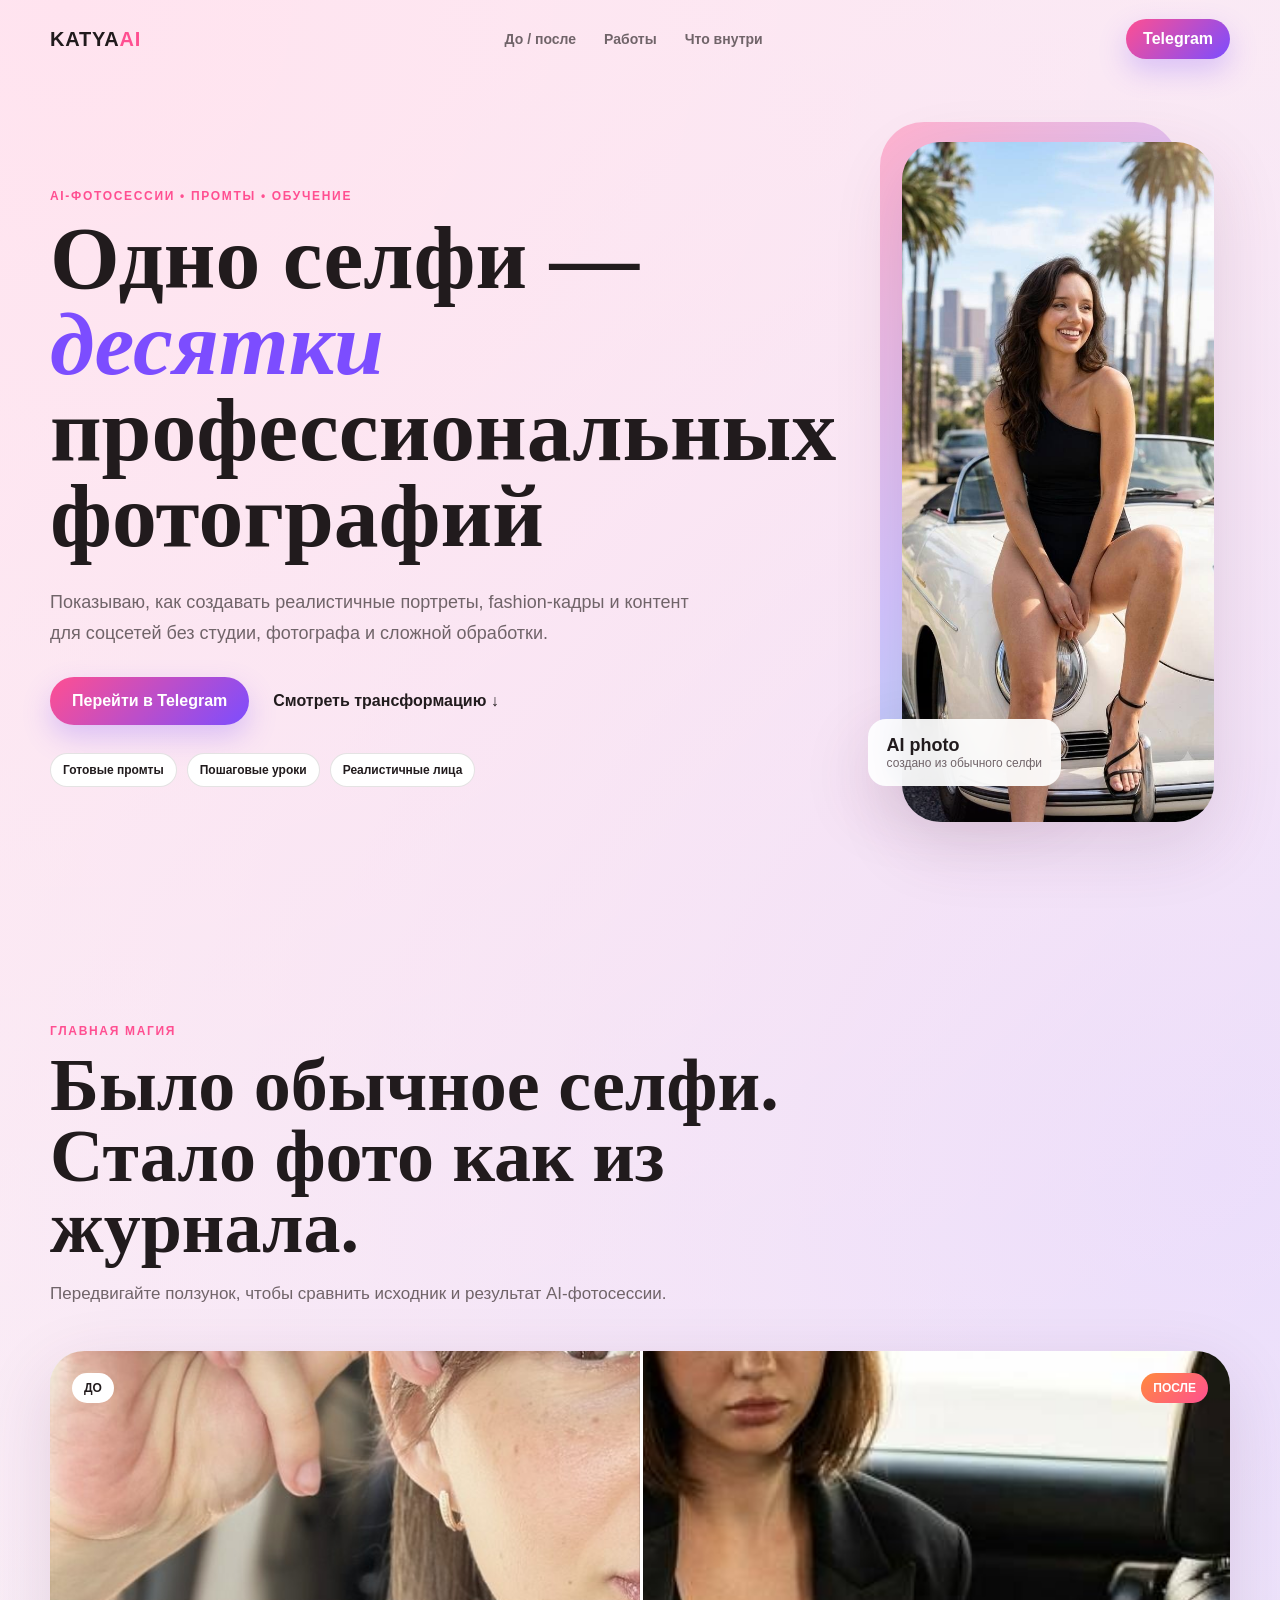
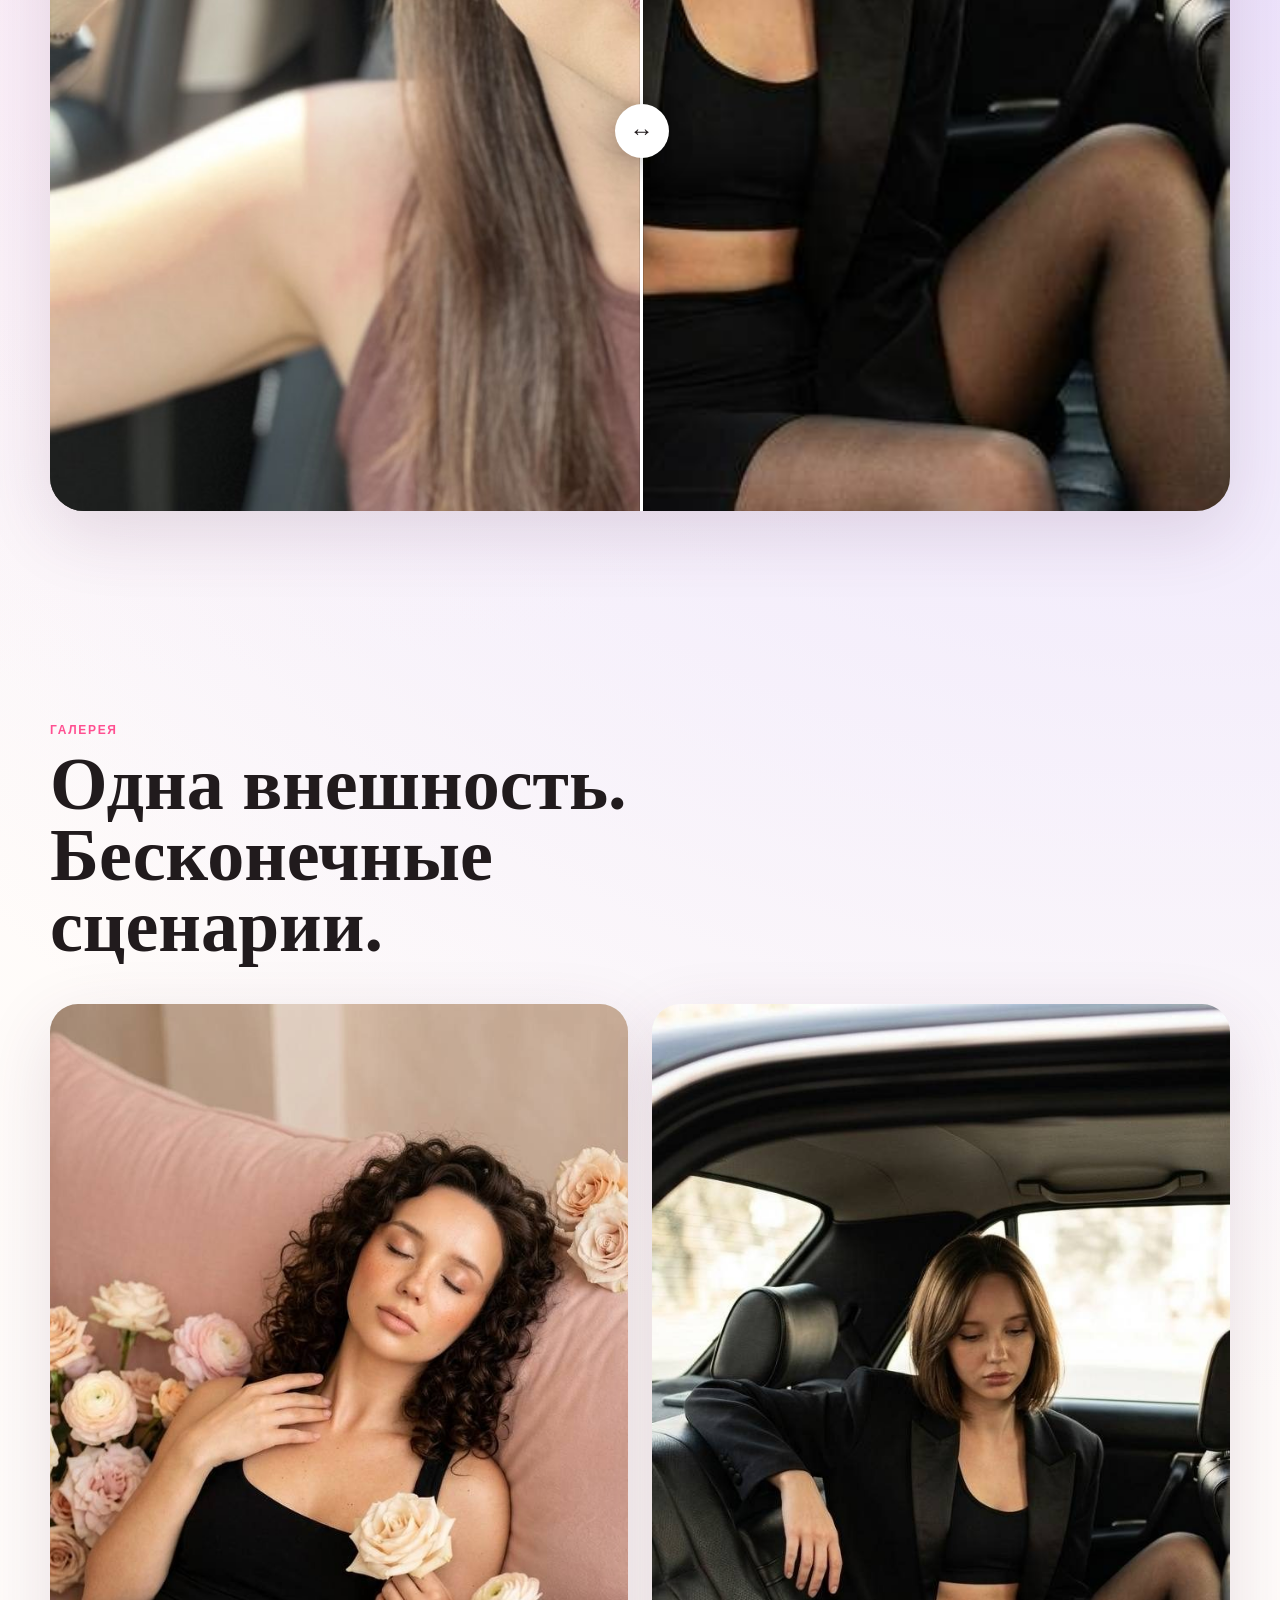
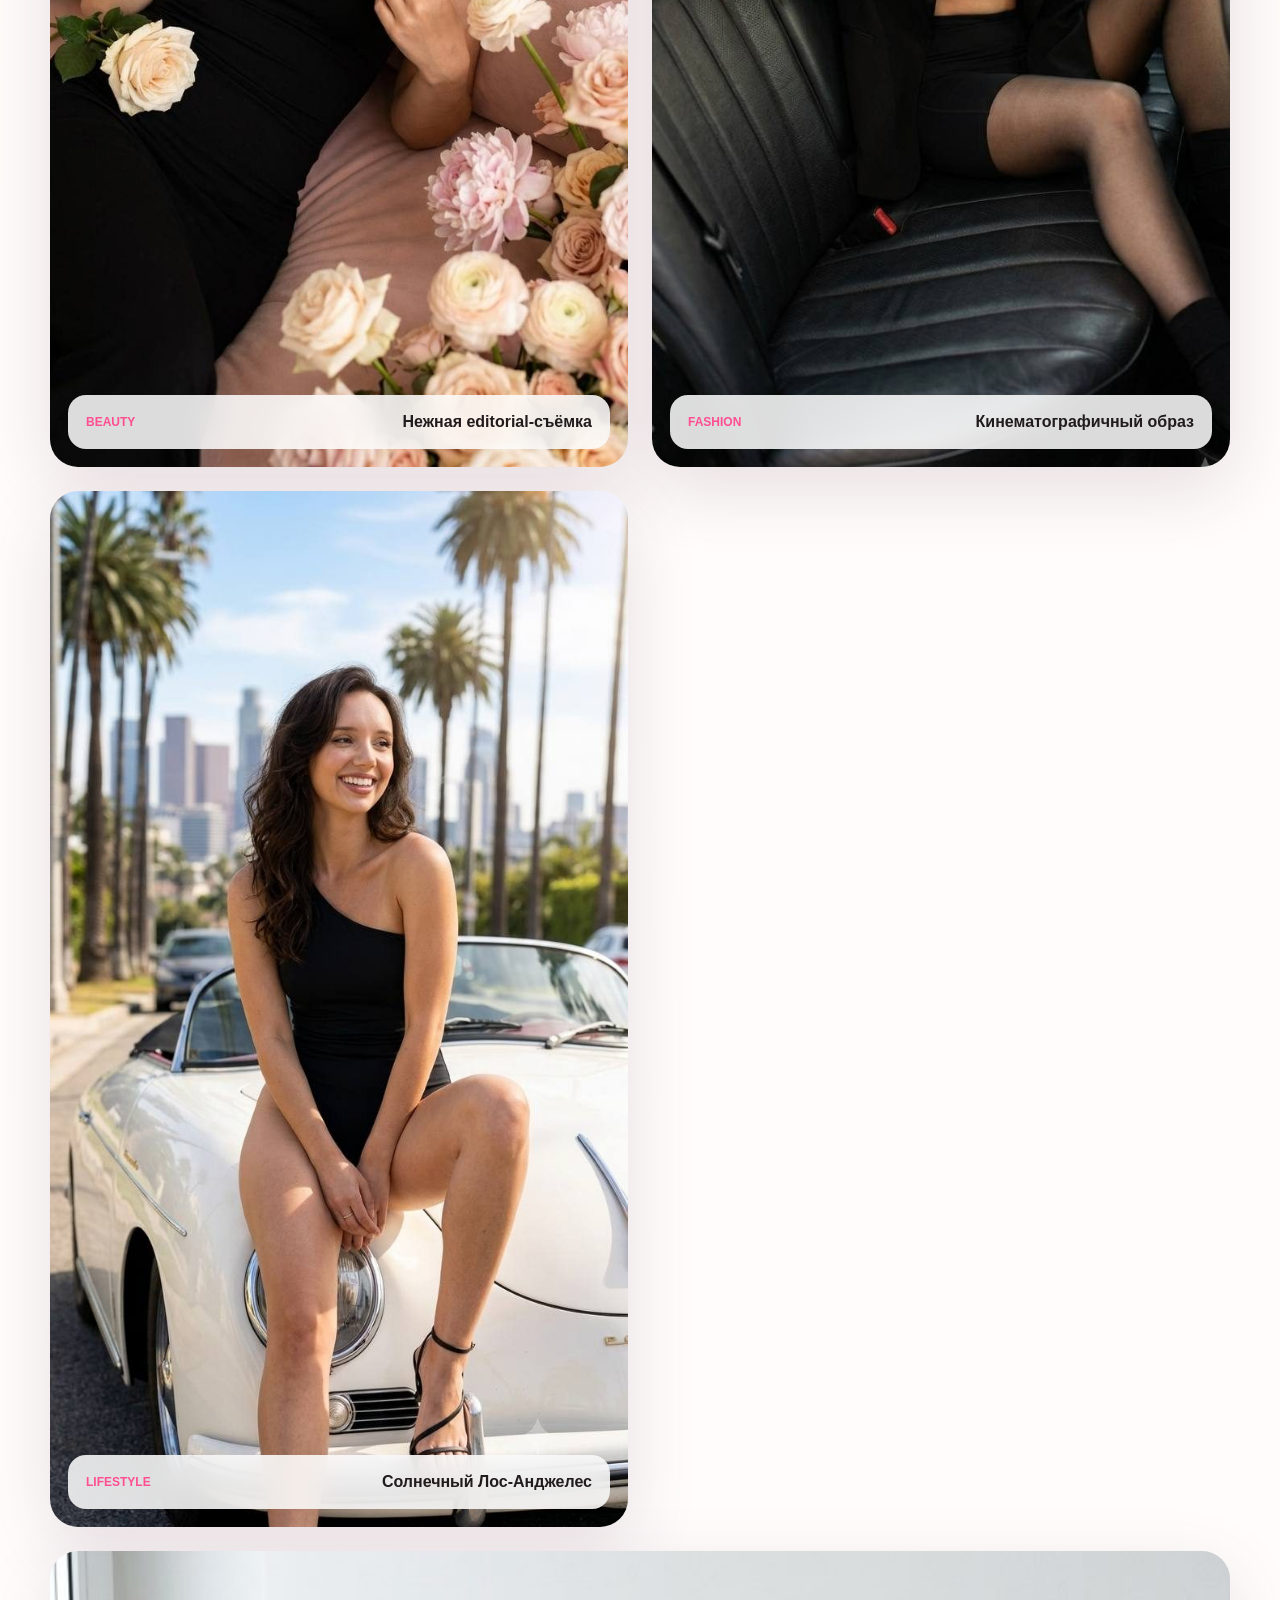
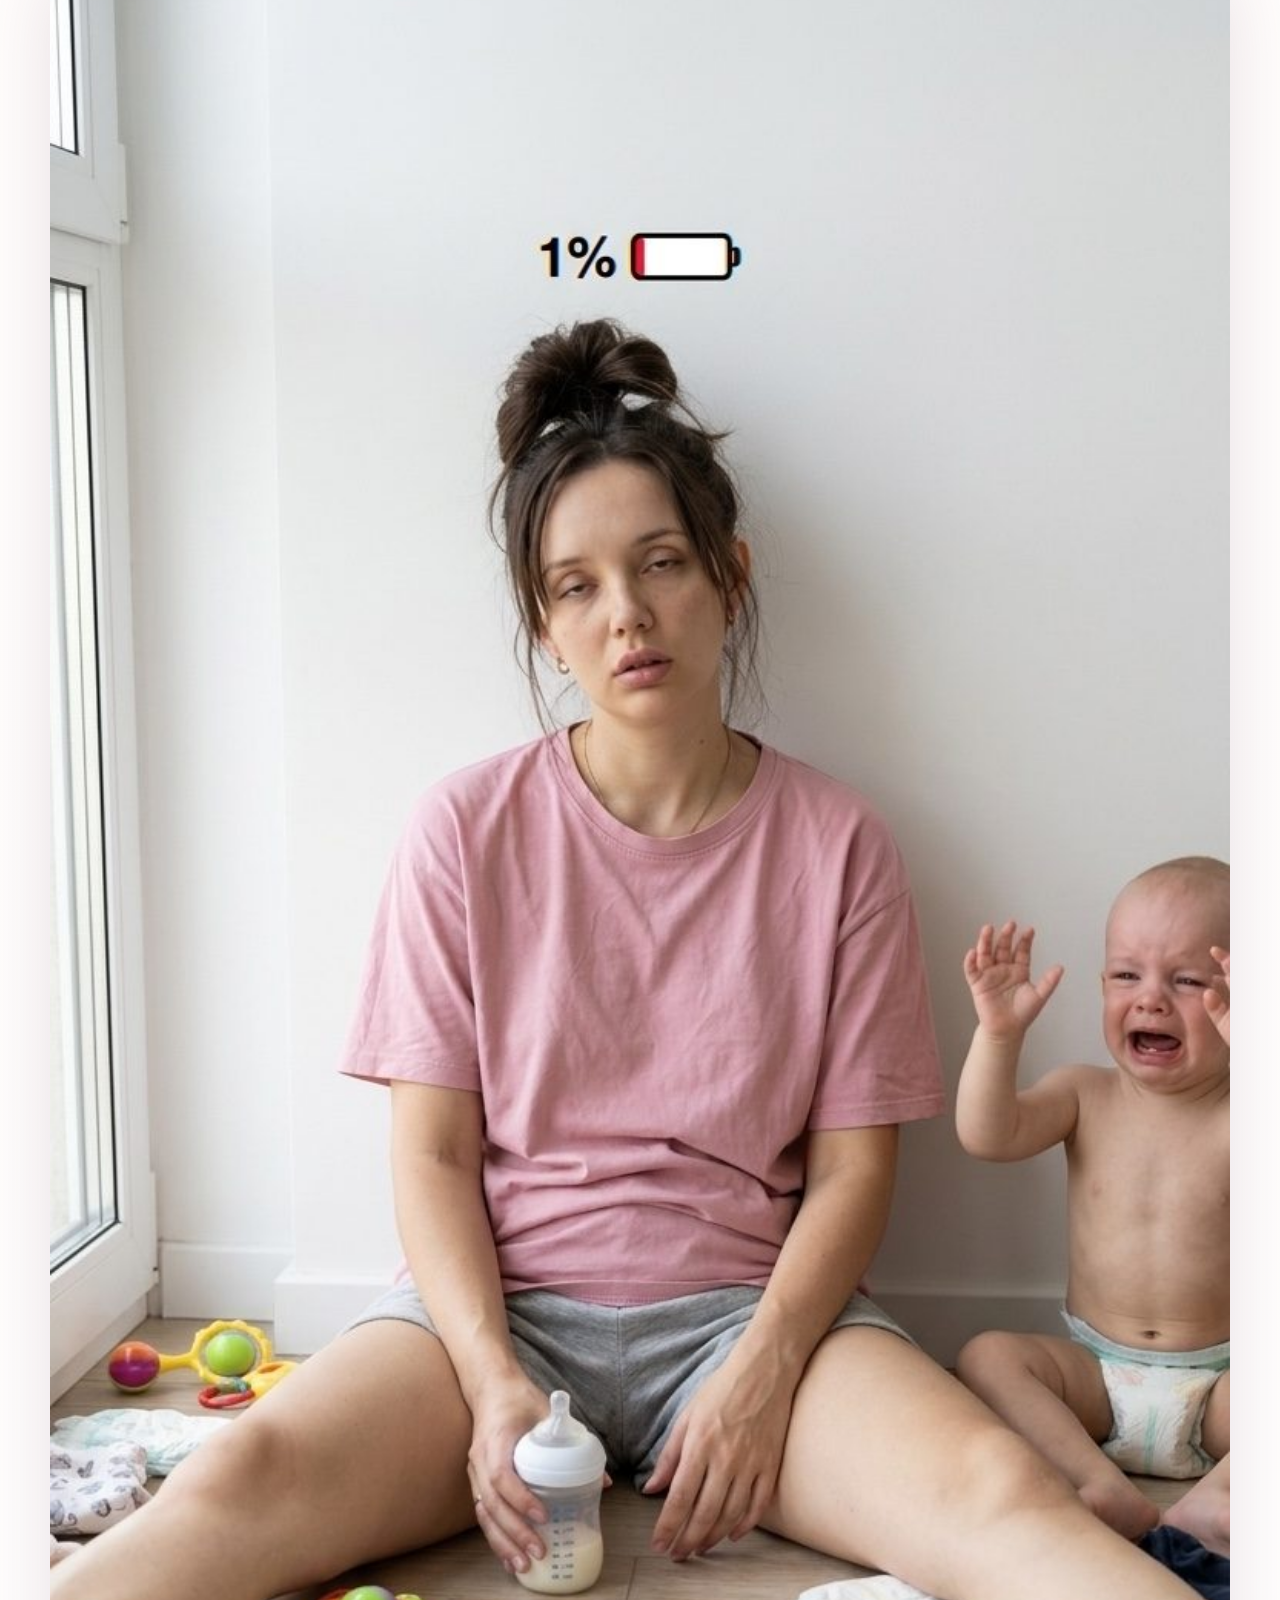
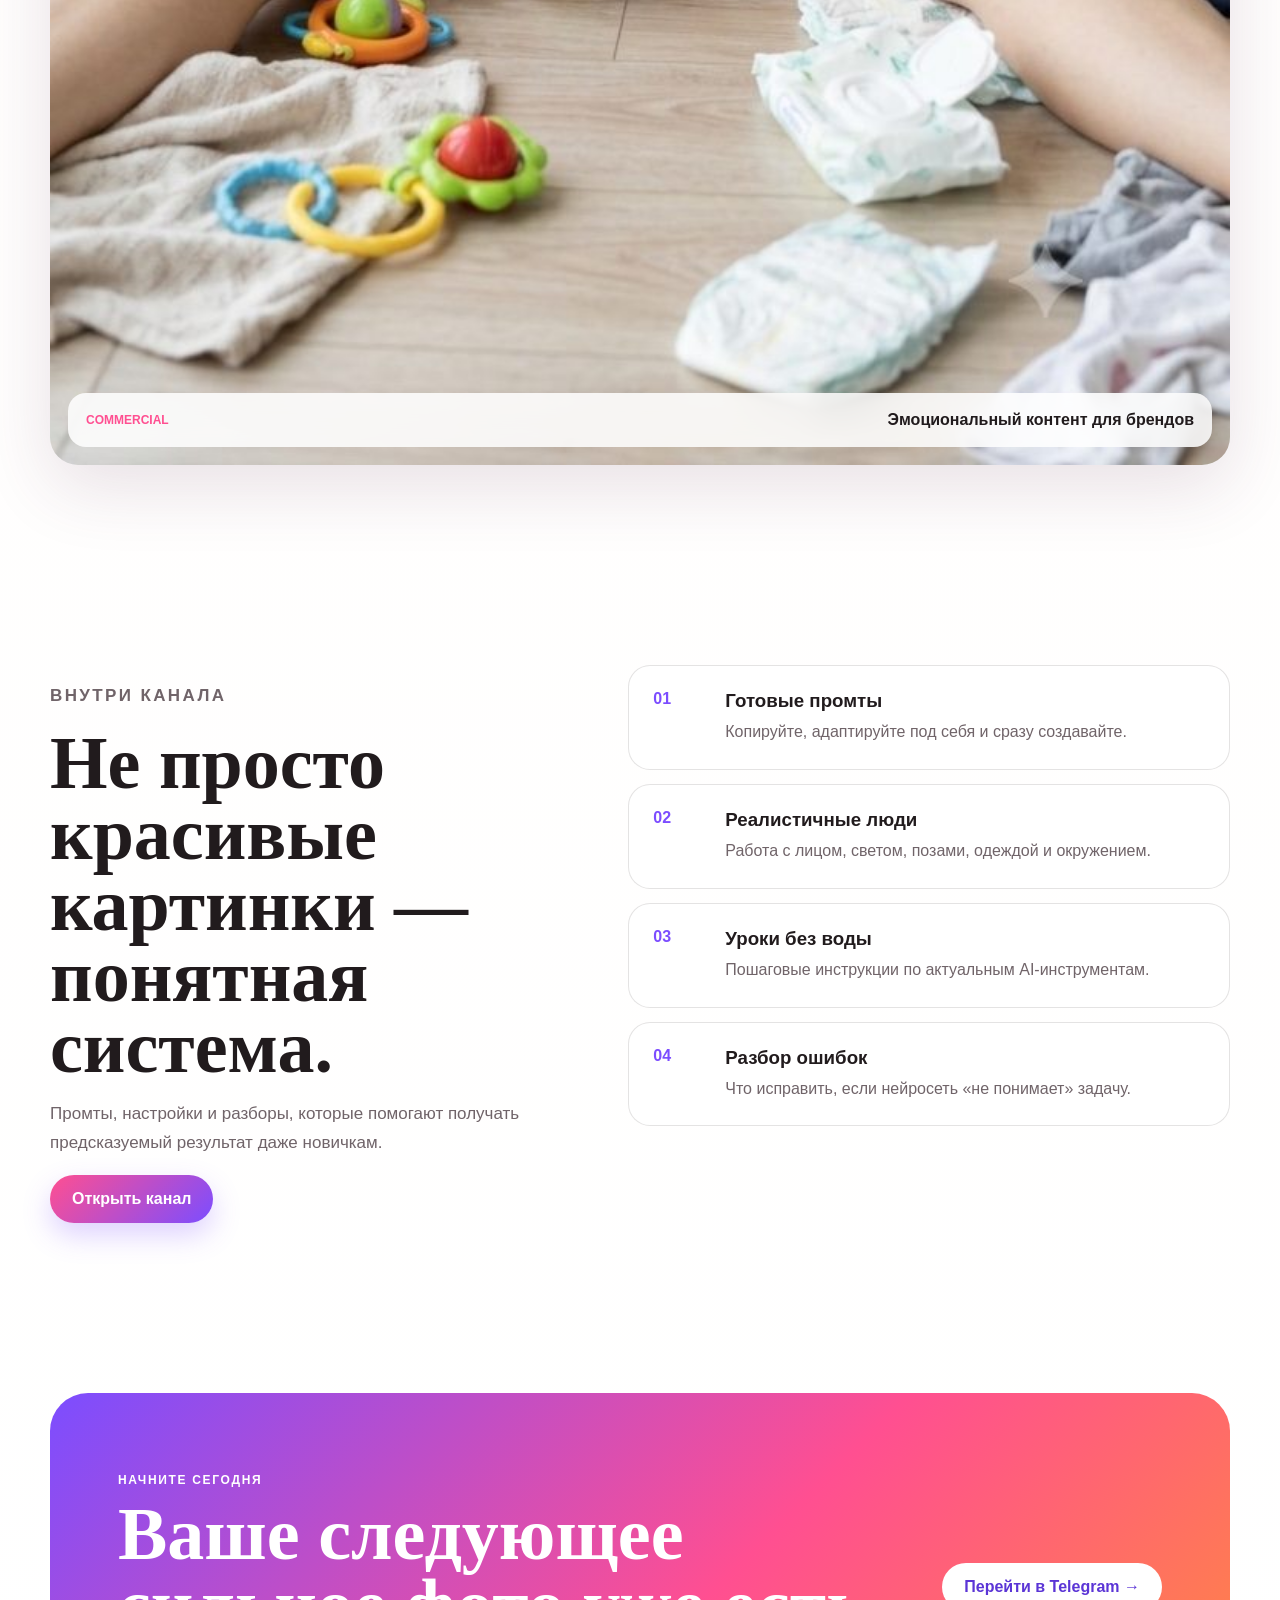
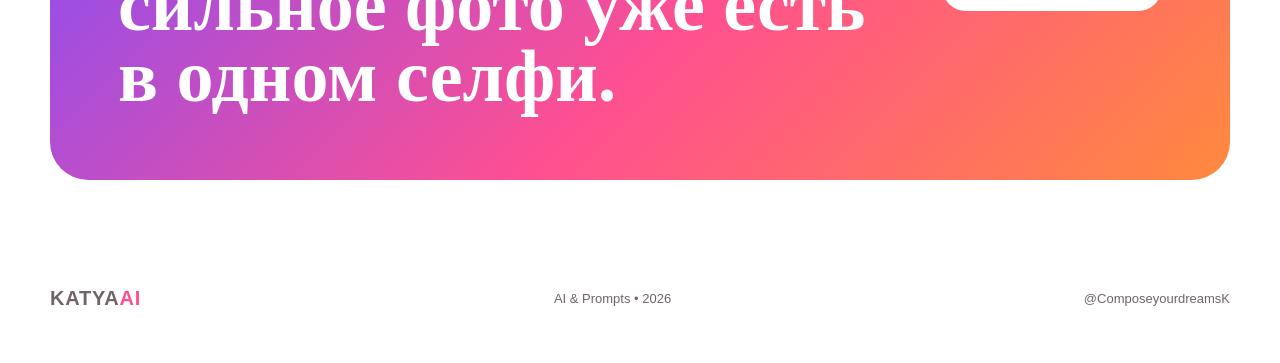
==== index.html @ c4eb4556 "Add files via upload" ====
<!doctype html>
<html lang="ru">
<head>
  <meta charset="utf-8" />
  <meta name="viewport" content="width=device-width, initial-scale=1" />
  <meta name="description" content="Катя — AI & Prompts. Превращаем обычные селфи в профессиональные AI-фотосессии." />
  <title>Катя | AI & Prompts</title>
  <style>
:root{--bg:#fff8f4;--text:#211b1d;--muted:#706469;--pink:#ff4f91;--purple:#7c4dff;--orange:#ff8a3d;--blue:#27a9ff;--card:#ffffff;--line:rgba(33,27,29,.12);--shadow:0 22px 70px rgba(95,45,78,.14)}
*{box-sizing:border-box}html{scroll-behavior:smooth}body{margin:0;font-family:-apple-system,BlinkMacSystemFont,"Segoe UI",Arial,sans-serif;color:var(--text);background:radial-gradient(circle at 5% 0%,#ffe3ef 0,transparent 27%),radial-gradient(circle at 95% 14%,#e5dcff 0,transparent 25%),linear-gradient(180deg,#fffaf7,#fff)}img{display:block;width:100%}a{color:inherit;text-decoration:none}.shell{width:min(1180px,calc(100% - 36px));margin:auto}.nav{height:78px;display:flex;align-items:center;justify-content:space-between;gap:28px}.brand{font-size:20px;font-weight:900;letter-spacing:.04em}.brand span{color:var(--pink)}nav{display:flex;gap:28px;font-size:14px;font-weight:700;color:var(--muted)}.button{display:inline-flex;align-items:center;justify-content:center;padding:15px 22px;border-radius:999px;color:white;font-weight:800;background:linear-gradient(135deg,var(--pink),var(--purple));box-shadow:0 12px 28px rgba(124,77,255,.25);transition:.25s}.button:hover{transform:translateY(-2px);box-shadow:0 16px 34px rgba(124,77,255,.34)}.button-small{padding:11px 17px}.hero{min-height:calc(100vh - 78px);display:grid;grid-template-columns:1.05fr .95fr;align-items:center;gap:72px;padding:64px 0 90px}.eyebrow{text-transform:uppercase;letter-spacing:.14em;font-size:12px;font-weight:900;color:var(--pink)}h1,h2{font-family:Georgia,"Times New Roman",serif;line-height:.96;margin:0}h1{font-size:clamp(52px,7vw,94px);max-width:780px}h1 em{color:var(--purple)}.lead{font-size:18px;line-height:1.7;color:var(--muted);max-width:660px;margin:28px 0}.hero-actions{display:flex;align-items:center;gap:24px;flex-wrap:wrap}.text-link{font-weight:800}.proof{display:flex;gap:10px;flex-wrap:wrap;margin-top:28px}.proof span{background:#fff;border:1px solid var(--line);padding:9px 12px;border-radius:999px;font-size:12px;font-weight:800}.hero-image{position:relative}.hero-image img{height:680px;object-fit:cover;border-radius:38px;box-shadow:var(--shadow)}.hero-image:before{content:"";position:absolute;inset:-20px 35px 30px -22px;border-radius:44px;background:linear-gradient(135deg,#ffb3cf,#d3c5ff,#9ee7ff);z-index:-1}.floating-card{position:absolute;left:-34px;bottom:36px;background:rgba(255,255,255,.92);backdrop-filter:blur(18px);padding:16px 19px;border-radius:18px;box-shadow:var(--shadow);display:flex;flex-direction:column}.floating-card b{font-size:18px}.floating-card span{font-size:12px;color:var(--muted)}section{padding:100px 0}.section-head{max-width:780px;margin-bottom:42px}.section-head h2,.benefits h2,.cta h2{font-size:clamp(42px,6vw,74px)}.section-head>p:last-child,.benefits-copy>p{color:var(--muted);line-height:1.7;font-size:17px}.compare{position:relative;height:min(74vw,760px);overflow:hidden;border-radius:34px;box-shadow:var(--shadow);background:#ddd}.compare img{position:absolute;inset:0;height:100%;object-fit:cover}.compare-before-wrap{position:absolute;inset:0 auto 0 0;width:50%;overflow:hidden}.compare-before{width:100vw;max-width:1180px;object-position:center}.compare-range{position:absolute;inset:0;width:100%;height:100%;opacity:0;cursor:ew-resize}.divider{position:absolute;left:50%;top:0;bottom:0;width:3px;background:white;box-shadow:0 0 0 1px rgba(0,0,0,.12)}.divider span{position:absolute;top:50%;left:50%;transform:translate(-50%,-50%);width:54px;height:54px;border-radius:50%;background:white;display:grid;place-items:center;font-size:24px;box-shadow:0 8px 28px rgba(0,0,0,.2)}.badge{position:absolute;top:22px;padding:8px 12px;border-radius:999px;font-size:12px;font-weight:900;background:white}.badge-before{left:22px}.badge-after{right:22px;background:linear-gradient(135deg,var(--orange),var(--pink));color:white}.gallery-grid{display:grid;grid-template-columns:repeat(2,1fr);gap:24px}.card{margin:0;position:relative;overflow:hidden;border-radius:28px;min-height:510px;background:#eee;box-shadow:var(--shadow)}.card img{height:100%;object-fit:cover;transition:.5s}.card:hover img{transform:scale(1.035)}.card figcaption{position:absolute;left:18px;right:18px;bottom:18px;padding:18px;border-radius:18px;background:rgba(255,255,255,.86);backdrop-filter:blur(15px);display:flex;justify-content:space-between;gap:16px;align-items:center}.card figcaption span{color:var(--pink);font-size:12px;font-weight:900;text-transform:uppercase}.card figcaption b{text-align:right}.wide{grid-column:1/-1;min-height:600px}.benefits{display:grid;grid-template-columns:.9fr 1.1fr;gap:86px;align-items:start}.benefit-list{display:grid;gap:14px}.benefit-list article{display:grid;grid-template-columns:54px 1fr;gap:18px;padding:24px;background:rgba(255,255,255,.82);border:1px solid var(--line);border-radius:22px}.benefit-list article>span{font-weight:900;color:var(--purple)}.benefit-list h3{margin:0 0 8px}.benefit-list p{margin:0;color:var(--muted);line-height:1.55}.cta{margin-top:70px;margin-bottom:70px;padding:68px;background:linear-gradient(135deg,#7c4dff,#ff4f91 55%,#ff8a3d);color:white;border-radius:38px;display:flex;justify-content:space-between;align-items:center;gap:36px}.cta h2{max-width:760px}.cta .eyebrow{color:white}.button-light{background:white;color:#5b35d6;box-shadow:none}.footer{display:flex;justify-content:space-between;align-items:center;padding:28px 0 44px;color:var(--muted);font-size:13px}.reveal{opacity:1;transform:none}
@media(max-width:850px){nav{display:none}.hero{grid-template-columns:1fr;gap:44px;padding-top:40px}.hero-image img{height:580px}.floating-card{left:16px}.benefits{grid-template-columns:1fr;gap:40px}.cta{flex-direction:column;align-items:flex-start;padding:38px}.gallery-grid{grid-template-columns:1fr}.wide{grid-column:auto}.card,.wide{min-height:560px}}
@media(max-width:520px){.shell{width:min(100% - 24px,1180px)}.nav{height:66px}.hero{min-height:auto;padding:28px 0 64px}.hero-image img{height:500px;border-radius:24px}.hero-image:before{inset:-10px 20px 20px -10px;border-radius:30px}section{padding:72px 0}.compare{height:600px;border-radius:24px}.compare-before{width:calc(100vw - 24px)}.card,.wide{min-height:520px;border-radius:22px}.card figcaption{flex-direction:column;align-items:flex-start}.card figcaption b{text-align:left}.cta{margin-top:30px;border-radius:24px}.footer{flex-direction:column;gap:10px}}

.card{cursor:zoom-in}.lightbox{position:fixed;inset:0;z-index:9999;background:rgba(10,8,10,.92);display:none;align-items:center;justify-content:center;padding:20px}.lightbox.open{display:flex}.lightbox img{max-width:96vw;max-height:90vh;width:auto;height:auto;border-radius:18px;box-shadow:0 20px 80px rgba(0,0,0,.5)}.lightbox button{position:absolute;right:18px;top:18px;width:46px;height:46px;border:0;border-radius:50%;background:#fff;font-size:28px;line-height:1;cursor:pointer}.lightbox-caption{position:absolute;left:20px;right:20px;bottom:18px;color:white;text-align:center;font-weight:700}
  </style>
</head>
<body>
  <header class="nav shell">
    <a class="brand" href="#top" aria-label="На главную">KATYA<span>AI</span></a>
    <nav>
      <a href="#before-after">До / после</a>
      <a href="#gallery">Работы</a>
      <a href="#benefits">Что внутри</a>
    </nav>
    <a class="button button-small" href="https://t.me/ComposeyourdreamsK" target="_blank" rel="noreferrer">Telegram</a>
  </header>

  <main id="top">
    <section class="hero shell">
      <div class="hero-copy reveal">
        <p class="eyebrow">AI-фотосессии • промты • обучение</p>
        <h1>Одно селфи — <em>десятки</em> профессиональных фотографий</h1>
        <p class="lead">Показываю, как создавать реалистичные портреты, fashion-кадры и контент для соцсетей без студии, фотографа и сложной обработки.</p>
        <div class="hero-actions">
          <a class="button" href="https://t.me/ComposeyourdreamsK" target="_blank" rel="noreferrer">Перейти в Telegram</a>
          <a class="text-link" href="#before-after">Смотреть трансформацию ↓</a>
        </div>
        <div class="proof">
          <span>Готовые промты</span><span>Пошаговые уроки</span><span>Реалистичные лица</span>
        </div>
      </div>
      <div class="hero-image reveal">
        <img src="[data-uri]" alt="AI-фотография девушки у ретро-автомобиля" />
        <div class="floating-card"><b>AI photo</b><span>создано из обычного селфи</span></div>
      </div>
    </section>

    <section id="before-after" class="compare-section shell">
      <div class="section-head reveal">
        <p class="eyebrow">Главная магия</p>
        <h2>Было обычное селфи.<br>Стало фото как из журнала.</h2>
        <p>Передвигайте ползунок, чтобы сравнить исходник и результат AI-фотосессии.</p>
      </div>

      <div class="compare reveal" data-compare>
        <img class="compare-after" src="[data-uri]" alt="После: профессиональная AI-фотография в автомобиле" />
        <div class="compare-before-wrap">
          <img class="compare-before" src="[data-uri]" alt="До: исходное селфи" />
        </div>
        <span class="badge badge-before">ДО</span>
        <span class="badge badge-after">ПОСЛЕ</span>
        <div class="divider" aria-hidden="true"><span>↔</span></div>
        <input class="compare-range" type="range" min="0" max="100" value="50" aria-label="Сравнить фото до и после" />
      </div>
    </section>

    <section id="gallery" class="gallery-section shell">
      <div class="section-head reveal">
        <p class="eyebrow">Галерея</p>
        <h2>Одна внешность.<br>Бесконечные сценарии.</h2>
      </div>
      <div class="gallery-grid">
        <figure class="card tall reveal"><img src="[data-uri]" alt="Бьюти-портрет среди цветов" /><figcaption><span>Beauty</span><b>Нежная editorial-съёмка</b></figcaption></figure>
        <figure class="card reveal"><img src="[data-uri]" alt="Fashion-фото в салоне автомобиля" /><figcaption><span>Fashion</span><b>Кинематографичный образ</b></figcaption></figure>
        <figure class="card reveal"><img src="[data-uri]" alt="Lifestyle-фото у ретро-автомобиля" /><figcaption><span>Lifestyle</span><b>Солнечный Лос-Анджелес</b></figcaption></figure>
        <figure class="card wide reveal"><img src="[data-uri]" alt="Эмоциональная семейная AI-сцена" /><figcaption><span>Commercial</span><b>Эмоциональный контент для брендов</b></figcaption></figure>
      </div>
    </section>

    <section id="benefits" class="benefits shell">
      <div class="benefits-copy reveal">
        <p class="eyebrow">Внутри канала</p>
        <h2>Не просто красивые картинки — понятная система.</h2>
        <p>Промты, настройки и разборы, которые помогают получать предсказуемый результат даже новичкам.</p>
        <a class="button" href="https://t.me/ComposeyourdreamsK" target="_blank" rel="noreferrer">Открыть канал</a>
      </div>
      <div class="benefit-list">
        <article class="reveal"><span>01</span><div><h3>Готовые промты</h3><p>Копируйте, адаптируйте под себя и сразу создавайте.</p></div></article>
        <article class="reveal"><span>02</span><div><h3>Реалистичные люди</h3><p>Работа с лицом, светом, позами, одеждой и окружением.</p></div></article>
        <article class="reveal"><span>03</span><div><h3>Уроки без воды</h3><p>Пошаговые инструкции по актуальным AI-инструментам.</p></div></article>
        <article class="reveal"><span>04</span><div><h3>Разбор ошибок</h3><p>Что исправить, если нейросеть «не понимает» задачу.</p></div></article>
      </div>
    </section>

    <section class="cta shell reveal">
      <div>
        <p class="eyebrow">Начните сегодня</p>
        <h2>Ваше следующее сильное фото уже есть в одном селфи.</h2>
      </div>
      <a class="button button-light" href="https://t.me/ComposeyourdreamsK" target="_blank" rel="noreferrer">Перейти в Telegram →</a>
    </section>
  </main>

  <footer class="footer shell">
    <a class="brand" href="#top">KATYA<span>AI</span></a>
    <p>AI & Prompts • 2026</p>
    <a href="https://t.me/ComposeyourdreamsK" target="_blank" rel="noreferrer">@ComposeyourdreamsK</a>
  </footer>

  <div class="lightbox" id="lightbox" role="dialog" aria-modal="true" aria-label="Просмотр фотографии">
    <button type="button" aria-label="Закрыть">×</button>
    <img alt="Увеличенная фотография">
    <div class="lightbox-caption"></div>
  </div>

  <script>
const range=document.querySelector('.compare-range');
const before=document.querySelector('.compare-before-wrap');
const divider=document.querySelector('.divider');
if(range){range.addEventListener('input',()=>{const v=range.value+'%';before.style.width=v;divider.style.left=v;});}
const observer=new IntersectionObserver(entries=>entries.forEach(e=>{if(e.isIntersecting)e.target.classList.add('visible')}),{threshold:.1});
document.querySelectorAll('.reveal').forEach(el=>observer.observe(el));

const lightbox=document.getElementById('lightbox');
if(lightbox){
  const lbImg=lightbox.querySelector('img');
  const lbCaption=lightbox.querySelector('.lightbox-caption');
  const close=()=>lightbox.classList.remove('open');
  document.querySelectorAll('.gallery-grid .card img, .hero-image img').forEach(img=>{
    img.addEventListener('click',()=>{lbImg.src=img.src;lbImg.alt=img.alt;lbCaption.textContent=img.alt;lightbox.classList.add('open');});
  });
  lightbox.querySelector('button').addEventListener('click',close);
  lightbox.addEventListener('click',e=>{if(e.target===lightbox)close();});
  document.addEventListener('keydown',e=>{if(e.key==='Escape')close();});
}
  </script>
</body>
</html>
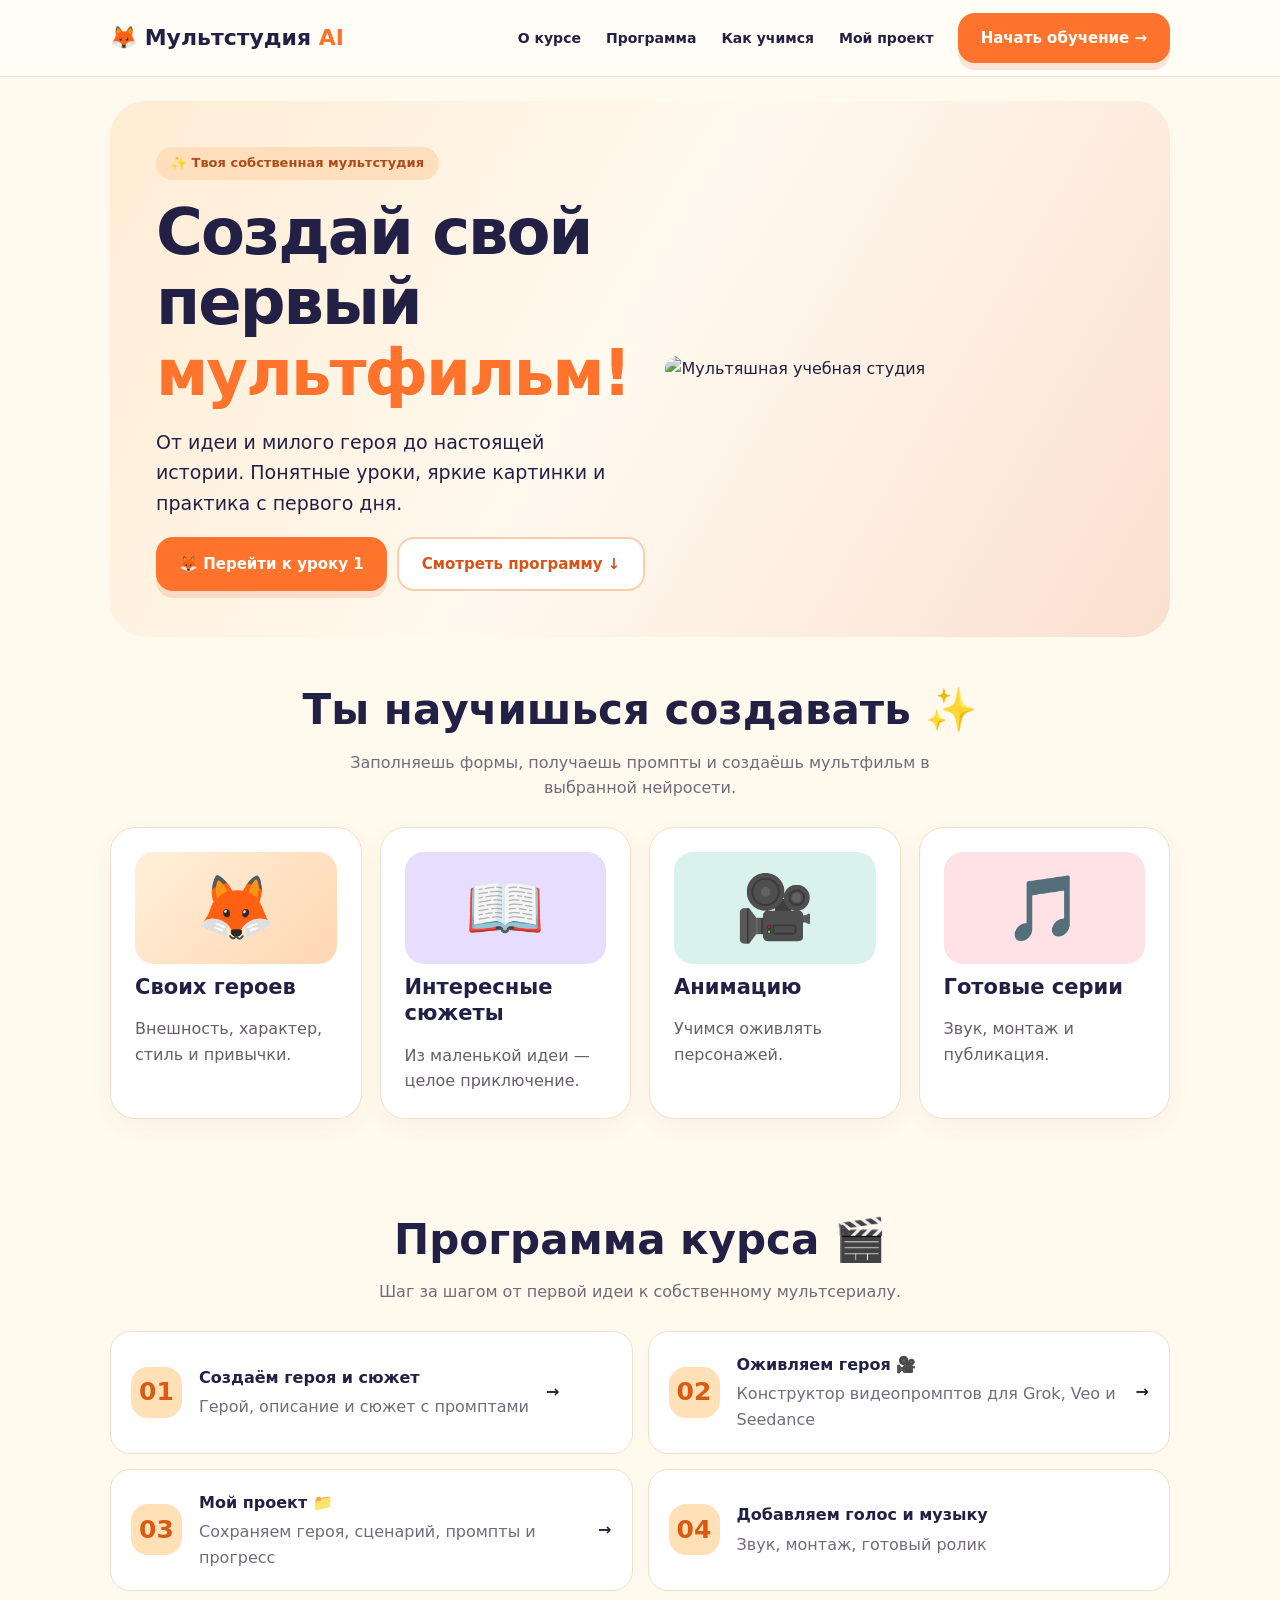
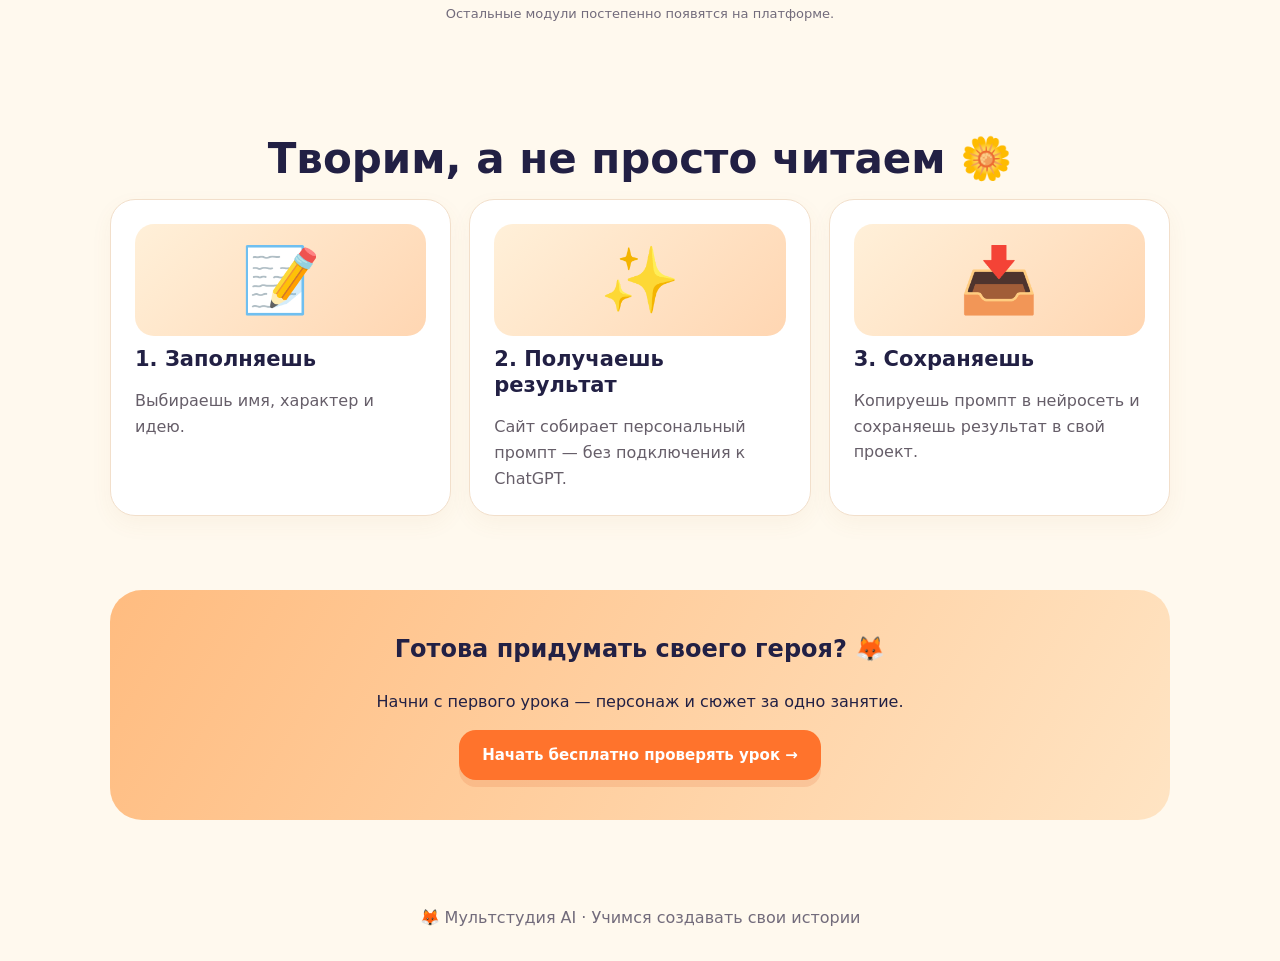
==== commit 48ff6a66: "Мультстудия AI — новая версия сайта." ====
--- a/index.html
+++ b/index.html
@@ -1,138 +1,6 @@
-<!doctype html>
-<html lang="ru">
-<head>
-  <meta charset="utf-8" />
-  <meta name="viewport" content="width=device-width, initial-scale=1" />
-  <meta name="description" content="Катя — AI & Prompts. Превращаем обычные селфи в профессиональные AI-фотосессии." />
-  <title>Катя | AI & Prompts</title>
-  <style>
-:root{--bg:#fff8f4;--text:#211b1d;--muted:#706469;--pink:#ff4f91;--purple:#7c4dff;--orange:#ff8a3d;--blue:#27a9ff;--card:#ffffff;--line:rgba(33,27,29,.12);--shadow:0 22px 70px rgba(95,45,78,.14)}
-*{box-sizing:border-box}html{scroll-behavior:smooth}body{margin:0;font-family:-apple-system,BlinkMacSystemFont,"Segoe UI",Arial,sans-serif;color:var(--text);background:radial-gradient(circle at 5% 0%,#ffe3ef 0,transparent 27%),radial-gradient(circle at 95% 14%,#e5dcff 0,transparent 25%),linear-gradient(180deg,#fffaf7,#fff)}img{display:block;width:100%}a{color:inherit;text-decoration:none}.shell{width:min(1180px,calc(100% - 36px));margin:auto}.nav{height:78px;display:flex;align-items:center;justify-content:space-between;gap:28px}.brand{font-size:20px;font-weight:900;letter-spacing:.04em}.brand span{color:var(--pink)}nav{display:flex;gap:28px;font-size:14px;font-weight:700;color:var(--muted)}.button{display:inline-flex;align-items:center;justify-content:center;padding:15px 22px;border-radius:999px;color:white;font-weight:800;background:linear-gradient(135deg,var(--pink),var(--purple));box-shadow:0 12px 28px rgba(124,77,255,.25);transition:.25s}.button:hover{transform:translateY(-2px);box-shadow:0 16px 34px rgba(124,77,255,.34)}.button-small{padding:11px 17px}.hero{min-height:calc(100vh - 78px);display:grid;grid-template-columns:1.05fr .95fr;align-items:center;gap:72px;padding:64px 0 90px}.eyebrow{text-transform:uppercase;letter-spacing:.14em;font-size:12px;font-weight:900;color:var(--pink)}h1,h2{font-family:Georgia,"Times New Roman",serif;line-height:.96;margin:0}h1{font-size:clamp(52px,7vw,94px);max-width:780px}h1 em{color:var(--purple)}.lead{font-size:18px;line-height:1.7;color:var(--muted);max-width:660px;margin:28px 0}.hero-actions{display:flex;align-items:center;gap:24px;flex-wrap:wrap}.text-link{font-weight:800}.proof{display:flex;gap:10px;flex-wrap:wrap;margin-top:28px}.proof span{background:#fff;border:1px solid var(--line);padding:9px 12px;border-radius:999px;font-size:12px;font-weight:800}.hero-image{position:relative}.hero-image img{height:680px;object-fit:cover;border-radius:38px;box-shadow:var(--shadow)}.hero-image:before{content:"";position:absolute;inset:-20px 35px 30px -22px;border-radius:44px;background:linear-gradient(135deg,#ffb3cf,#d3c5ff,#9ee7ff);z-index:-1}.floating-card{position:absolute;left:-34px;bottom:36px;background:rgba(255,255,255,.92);backdrop-filter:blur(18px);padding:16px 19px;border-radius:18px;box-shadow:var(--shadow);display:flex;flex-direction:column}.floating-card b{font-size:18px}.floating-card span{font-size:12px;color:var(--muted)}section{padding:100px 0}.section-head{max-width:780px;margin-bottom:42px}.section-head h2,.benefits h2,.cta h2{font-size:clamp(42px,6vw,74px)}.section-head>p:last-child,.benefits-copy>p{color:var(--muted);line-height:1.7;font-size:17px}.compare{position:relative;height:min(74vw,760px);overflow:hidden;border-radius:34px;box-shadow:var(--shadow);background:#ddd}.compare img{position:absolute;inset:0;height:100%;object-fit:cover}.compare-before-wrap{position:absolute;inset:0 auto 0 0;width:50%;overflow:hidden}.compare-before{width:100vw;max-width:1180px;object-position:center}.compare-range{position:absolute;inset:0;width:100%;height:100%;opacity:0;cursor:ew-resize}.divider{position:absolute;left:50%;top:0;bottom:0;width:3px;background:white;box-shadow:0 0 0 1px rgba(0,0,0,.12)}.divider span{position:absolute;top:50%;left:50%;transform:translate(-50%,-50%);width:54px;height:54px;border-radius:50%;background:white;display:grid;place-items:center;font-size:24px;box-shadow:0 8px 28px rgba(0,0,0,.2)}.badge{position:absolute;top:22px;padding:8px 12px;border-radius:999px;font-size:12px;font-weight:900;background:white}.badge-before{left:22px}.badge-after{right:22px;background:linear-gradient(135deg,var(--orange),var(--pink));color:white}.gallery-grid{display:grid;grid-template-columns:repeat(2,1fr);gap:24px}.card{margin:0;position:relative;overflow:hidden;border-radius:28px;min-height:510px;background:#eee;box-shadow:var(--shadow)}.card img{height:100%;object-fit:cover;transition:.5s}.card:hover img{transform:scale(1.035)}.card figcaption{position:absolute;left:18px;right:18px;bottom:18px;padding:18px;border-radius:18px;background:rgba(255,255,255,.86);backdrop-filter:blur(15px);display:flex;justify-content:space-between;gap:16px;align-items:center}.card figcaption span{color:var(--pink);font-size:12px;font-weight:900;text-transform:uppercase}.card figcaption b{text-align:right}.wide{grid-column:1/-1;min-height:600px}.benefits{display:grid;grid-template-columns:.9fr 1.1fr;gap:86px;align-items:start}.benefit-list{display:grid;gap:14px}.benefit-list article{display:grid;grid-template-columns:54px 1fr;gap:18px;padding:24px;background:rgba(255,255,255,.82);border:1px solid var(--line);border-radius:22px}.benefit-list article>span{font-weight:900;color:var(--purple)}.benefit-list h3{margin:0 0 8px}.benefit-list p{margin:0;color:var(--muted);line-height:1.55}.cta{margin-top:70px;margin-bottom:70px;padding:68px;background:linear-gradient(135deg,#7c4dff,#ff4f91 55%,#ff8a3d);color:white;border-radius:38px;display:flex;justify-content:space-between;align-items:center;gap:36px}.cta h2{max-width:760px}.cta .eyebrow{color:white}.button-light{background:white;color:#5b35d6;box-shadow:none}.footer{display:flex;justify-content:space-between;align-items:center;padding:28px 0 44px;color:var(--muted);font-size:13px}.reveal{opacity:1;transform:none}
-@media(max-width:850px){nav{display:none}.hero{grid-template-columns:1fr;gap:44px;padding-top:40px}.hero-image img{height:580px}.floating-card{left:16px}.benefits{grid-template-columns:1fr;gap:40px}.cta{flex-direction:column;align-items:flex-start;padding:38px}.gallery-grid{grid-template-columns:1fr}.wide{grid-column:auto}.card,.wide{min-height:560px}}
-@media(max-width:520px){.shell{width:min(100% - 24px,1180px)}.nav{height:66px}.hero{min-height:auto;padding:28px 0 64px}.hero-image img{height:500px;border-radius:24px}.hero-image:before{inset:-10px 20px 20px -10px;border-radius:30px}section{padding:72px 0}.compare{height:600px;border-radius:24px}.compare-before{width:calc(100vw - 24px)}.card,.wide{min-height:520px;border-radius:22px}.card figcaption{flex-direction:column;align-items:flex-start}.card figcaption b{text-align:left}.cta{margin-top:30px;border-radius:24px}.footer{flex-direction:column;gap:10px}}
-
-.card{cursor:zoom-in}.lightbox{position:fixed;inset:0;z-index:9999;background:rgba(10,8,10,.92);display:none;align-items:center;justify-content:center;padding:20px}.lightbox.open{display:flex}.lightbox img{max-width:96vw;max-height:90vh;width:auto;height:auto;border-radius:18px;box-shadow:0 20px 80px rgba(0,0,0,.5)}.lightbox button{position:absolute;right:18px;top:18px;width:46px;height:46px;border:0;border-radius:50%;background:#fff;font-size:28px;line-height:1;cursor:pointer}.lightbox-caption{position:absolute;left:20px;right:20px;bottom:18px;color:white;text-align:center;font-weight:700}
-  </style>
-</head>
-<body>
-  <header class="nav shell">
-    <a class="brand" href="#top" aria-label="На главную">KATYA<span>AI</span></a>
-    <nav>
-      <a href="#before-after">До / после</a>
-      <a href="#gallery">Работы</a>
-      <a href="#benefits">Что внутри</a>
-    </nav>
-    <a class="button button-small" href="https://t.me/ComposeyourdreamsK" target="_blank" rel="noreferrer">Telegram</a>
-  </header>
-
-  <main id="top">
-    <section class="hero shell">
-      <div class="hero-copy reveal">
-        <p class="eyebrow">AI-фотосессии • промты • обучение</p>
-        <h1>Одно селфи — <em>десятки</em> профессиональных фотографий</h1>
-        <p class="lead">Показываю, как создавать реалистичные портреты, fashion-кадры и контент для соцсетей без студии, фотографа и сложной обработки.</p>
-        <div class="hero-actions">
-          <a class="button" href="https://t.me/ComposeyourdreamsK" target="_blank" rel="noreferrer">Перейти в Telegram</a>
-          <a class="text-link" href="#before-after">Смотреть трансформацию ↓</a>
-        </div>
-        <div class="proof">
-          <span>Готовые промты</span><span>Пошаговые уроки</span><span>Реалистичные лица</span>
-        </div>
-      </div>
-      <div class="hero-image reveal">
-        <img src="[data-uri]" alt="AI-фотография девушки у ретро-автомобиля" />
-        <div class="floating-card"><b>AI photo</b><span>создано из обычного селфи</span></div>
-      </div>
-    </section>
-
-    <section id="before-after" class="compare-section shell">
-      <div class="section-head reveal">
-        <p class="eyebrow">Главная магия</p>
-        <h2>Было обычное селфи.<br>Стало фото как из журнала.</h2>
-        <p>Передвигайте ползунок, чтобы сравнить исходник и результат AI-фотосессии.</p>
-      </div>
-
-      <div class="compare reveal" data-compare>
-        <img class="compare-after" src="[data-uri]" alt="После: профессиональная AI-фотография в автомобиле" />
-        <div class="compare-before-wrap">
-          <img class="compare-before" src="[data-uri]